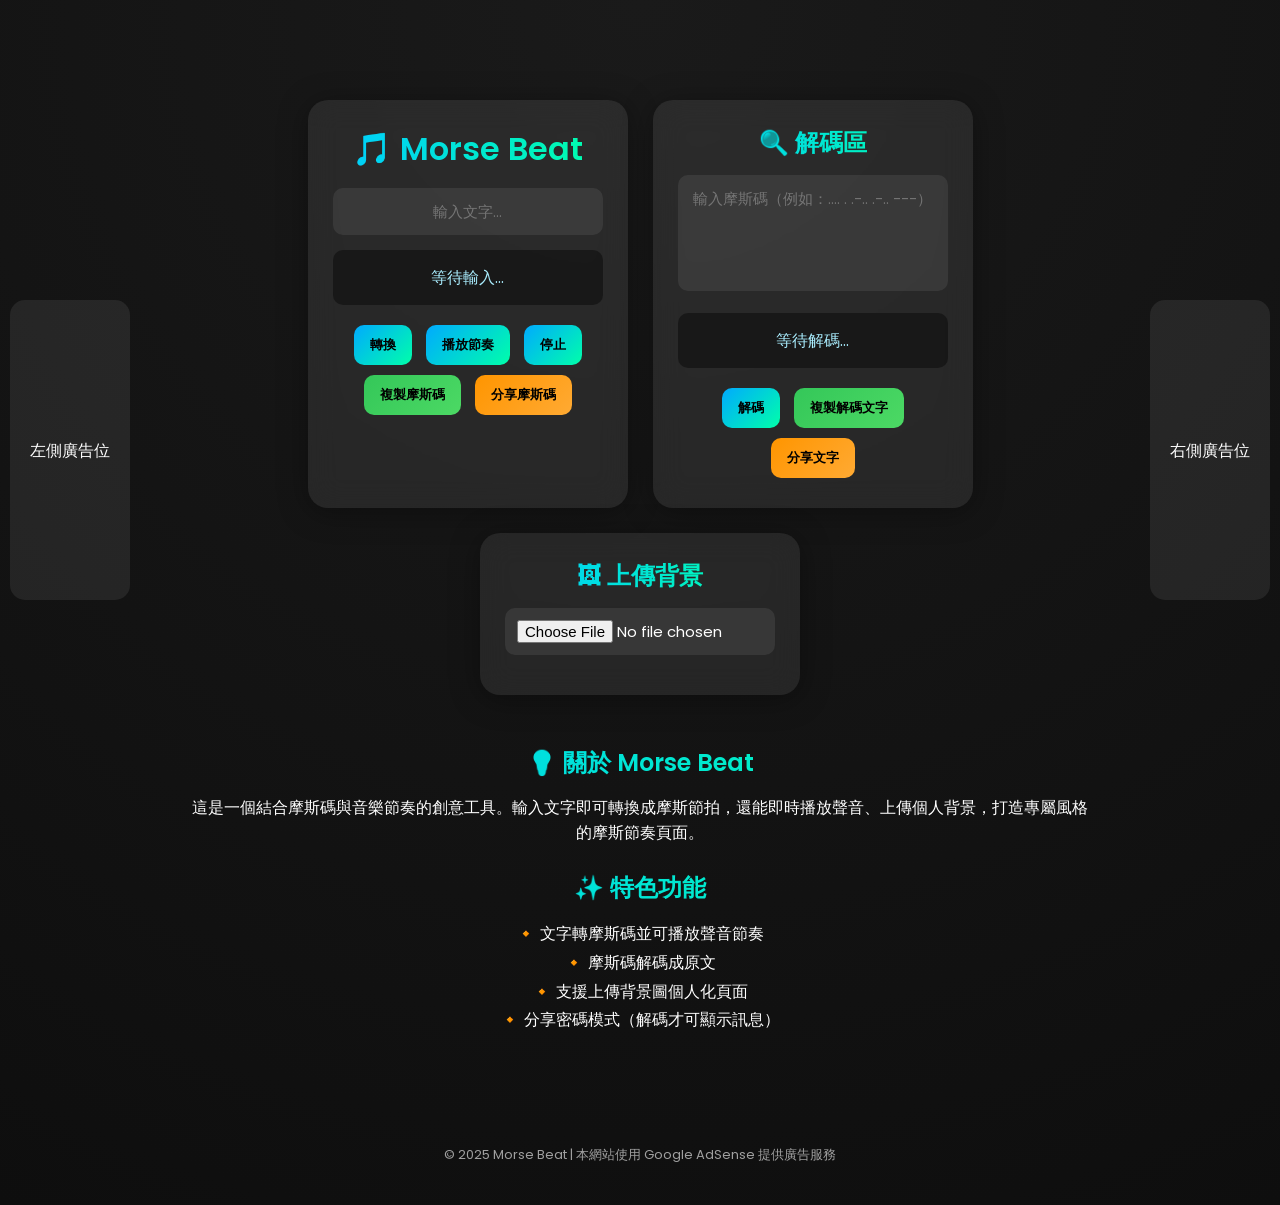
==== index .html @ 6c0cd805 "0022" ====
<!doctype html>
<html lang="zh-Hant">
<head>
<meta charset="utf-8">
<meta name="viewport" content="width=device-width, initial-scale=1">
<meta name="google-adsense-account" content="ca-pub-XXXXXXX">
<title>Morse Beat｜摩斯節奏轉換器</title>

<!-- 社群分享預覽 -->
<meta property="og:title" content="Morse Beat｜摩斯節奏轉換器">
<meta property="og:description" content="將文字轉換成摩斯碼節奏，播放聲音並分享密碼訊息，打造專屬的摩斯音樂！">
<meta property="og:image" content="https://你的網域.com/image/morsebeat-preview.png">
<meta property="og:url" content="https://你的網域.com">
<meta property="og:type" content="website">
<meta name="twitter:card" content="summary_large_image">
<meta name="twitter:title" content="Morse Beat｜摩斯節奏轉換器">
<meta name="twitter:description" content="用摩斯碼創作節奏，輸入文字、播放聲音、分享訊息！">
<meta name="twitter:image" content="https://你的網域.com/image/morsebeat-preview.png">

<!-- AdSense -->
<script async src="https://pagead2.googlesyndication.com/pagead/js/adsbygoogle.js?client=ca-pub-XXXXXXX"
  crossorigin="anonymous"></script>

<style>
@import url("https://fonts.googleapis.com/css2?family=Poppins:wght@400;500;600&display=swap");
*{box-sizing:border-box;font-family:"Poppins",sans-serif;margin:0;padding:0;}
body{
  background:radial-gradient(circle at top,#1a1a1a,#0e0e0e);
  color:#fff;
  min-height:100vh;
  display:flex;
  flex-direction:column;
  align-items:center;
  padding-top:80px;
  overflow-x:hidden;
}
.ad-top,.ad-bottom{width:100%;text-align:center;margin:10px 0;}
.ad-left,.ad-right{
  position:fixed; top:50%; transform:translateY(-50%);
  width:120px; height:300px; text-align:center;
  background:rgba(255,255,255,0.08);
  border-radius:15px; display:flex;
  align-items:center; justify-content:center; z-index:1;
}
.ad-left{left:10px;} .ad-right{right:10px;}
.ad-popup{display:none!important;}
.container{
  max-width:1000px;
  display:flex;
  flex-wrap:wrap;
  justify-content:center;
  gap:25px;
  z-index:2;
  position:relative;
}
.card{
  background:rgba(255,255,255,0.08);
  border-radius:20px;
  backdrop-filter:blur(15px);
  box-shadow:0 4px 30px rgba(0,0,0,0.35);
  padding:25px;
  width:320px;
  text-align:center;
  transition:all 0.3s ease;
}
.card:hover{transform:translateY(-5px);}
h1,h2{
  font-weight:600;
  background:linear-gradient(90deg,#00ccff,#00ffaa);
  -webkit-background-clip:text;
  -webkit-text-fill-color:transparent;
  margin-bottom:15px;
}
input,textarea{
  width:100%; padding:12px;
  border-radius:10px; border:none; outline:none;
  font-size:15px; margin-bottom:15px;
  background:rgba(255,255,255,0.08); color:#fff;
  text-align:center; resize:none;
}
.output{
  background:rgba(0,0,0,0.4);
  border-radius:10px;
  padding:15px;
  min-height:50px;
  color:#aef;
  font-size:16px;
  margin-bottom:15px;
  word-break:break-word;
}
button{
  background:linear-gradient(135deg,#00aaff,#00ffaa);
  border:none; border-radius:10px;
  padding:10px 16px; color:#000; font-weight:600;
  margin:5px; cursor:pointer; transition:all .2s ease;
}
button:hover{transform:scale(1.05);}
.copy-btn { background: linear-gradient(135deg,#34C759,#4cd964);}
.copy-btn:hover{background: linear-gradient(135deg,#28a745,#34c759);}
.share-btn { background: linear-gradient(135deg,#ff9500,#ffaa33);}
.share-btn:hover{background: linear-gradient(135deg,#cc7a00,#ff9500);}
.flash { animation: flash 0.2s ease; }
@keyframes flash {0%{background-color:#00ffaa33;}100%{background-color:transparent;}}
.toast{
  position:fixed; bottom:60px; left:50%;
  transform:translateX(-50%) translateY(30px);
  background:rgba(255,255,255,0.15);
  border:1px solid rgba(255,255,255,0.1);
  backdrop-filter:blur(15px);
  color:#fff; padding:12px 25px;
  border-radius:25px; opacity:0; transition:all .4s ease; font-size:15px;
}
.toast.show{opacity:1; transform:translateX(-50%) translateY(0);}
.upload-card img{width:100%; margin-top:10px; border-radius:12px; display:none;}
@media(max-width:767px){.ad-left,.ad-right{display:none;}.card{width:90%;}.upload-card{order:-1;}}
@media(min-width:768px){.upload-card{order:3;}}
footer{font-size:13px;opacity:0.6;margin:40px 0;}
</style>
</head>

<body>

<!-- 上方廣告 -->
<div class="ad-top">
  <ins class="adsbygoogle"
    style="display:block"
    data-ad-client="ca-pub-XXXXXXX"
    data-ad-slot="1111111111"
    data-ad-format="auto"
    data-full-width-responsive="true"></ins>
</div>

<!-- 左右廣告 -->
<div class="ad-left">左側廣告位</div>
<div class="ad-right">右側廣告位</div>

<div class="container">

  <!-- 編碼區 -->
  <div class="card">
    <h1>🎵 Morse Beat</h1>
    <input type="text" id="textInput" placeholder="輸入文字..." />
    <div class="output" id="morseOutput">等待輸入...</div>
    <div>
      <button id="convertBtn">轉換</button>
      <button id="playBtn">播放節奏</button>
      <button id="stopBtn">停止</button>
      <button class="copy-btn" onclick="copyText('morseOutput')">複製摩斯碼</button>
      <button class="share-btn" onclick="shareText('morseOutput')">分享摩斯碼</button>
    </div>
  </div>

  <!-- 解碼區 -->
  <div class="card">
    <h2>🔍 解碼區</h2>
    <textarea id="decodeInput" rows="4" placeholder="輸入摩斯碼（例如：.... . .-.. .-.. ---）"></textarea>
    <div class="output" id="decodeOutput">等待解碼...</div>
    <div>
      <button id="decodeBtn">解碼</button>
      <button class="copy-btn" onclick="copyText('decodeOutput')">複製解碼文字</button>
      <button class="share-btn" onclick="shareText('decodeOutput')">分享文字</button>
    </div>
  </div>

  <!-- 上傳背景 -->
  <div class="card upload-card">
    <h2>🖼 上傳背景</h2>
    <input type="file" id="bgInput" accept="image/*" />
    <img id="preview">
  </div>

</div>

<section style="max-width:900px;text-align:center;margin:50px 20px;">
  <h2>💡 關於 Morse Beat</h2>
  <p>這是一個結合摩斯碼與音樂節奏的創意工具。輸入文字即可轉換成摩斯節拍，還能即時播放聲音、上傳個人背景，打造專屬風格的摩斯節奏頁面。</p>
  <br>
  <h2>✨ 特色功能</h2>
  <ul style="list-style:none;line-height:1.8;">
    <li>🔸 文字轉摩斯碼並可播放聲音節奏</li>
    <li>🔸 摩斯碼解碼成原文</li>
    <li>🔸 支援上傳背景圖個人化頁面</li>
    <li>🔸 分享密碼模式（解碼才可顯示訊息）</li>
  </ul>
</section>

<!-- 下方廣告 -->
<div class="ad-bottom">
  <ins class="adsbygoogle"
    style="display:block"
    data-ad-client="ca-pub-XXXXXXX"
    data-ad-slot="2222222222"
    data-ad-format="auto"
    data-full-width-responsive="true"></ins>
</div>

<footer>© 2025 Morse Beat | 本網站使用 Google AdSense 提供廣告服務</footer>
<div id="toast" class="toast">✅ 已複製！</div>

<script>
// ===== 摩斯碼邏輯 =====
const MORSE={A:".-",B:"-...",C:"-.-.",D:"-..",E:".",F:"..-.",G:"--.",H:"....",
I:"..",J:".---",K:"-.-",L:".-..",M:"--",N:"-.",O:"---",
P:".--.",Q:"--.-",R:".-.",S:"...",T:"-",U:"..-",V:"...-",W:".--",
X:"-..-",Y:"-.--",Z:"--..",
"1":".----","2":"..---","3":"...--","4":"....-","5":".....",
"6":"-....","7":"--...","8":"---..","9":"----.","0":"-----"," ":"/"};
const REVERSE=Object.fromEntries(Object.entries(MORSE).map(([k,v])=>[v,k]));

const textInput=document.getElementById("textInput"),
morseOutput=document.getElementById("morseOutput"),
convertBtn=document.getElementById("convertBtn"),
playBtn=document.getElementById("playBtn"),
stopBtn=document.getElementById("stopBtn"),
decodeInput=document.getElementById("decodeInput"),
decodeOutput=document.getElementById("decodeOutput"),
decodeBtn=document.getElementById("decodeBtn");

let audioCtx,playing=false;
function textToMorse(t){return t.toUpperCase().split("").map(c=>MORSE[c]||"").join(" ");}
function morseToText(m){return m.split(" / ").map(w=>w.split(" ").map(s=>REVERSE[s]||"").join("")).join(" ");}

convertBtn.onclick=()=>{morseOutput.textContent=textToMorse(textInput.value.trim())||"（無效輸入）";};
decodeBtn.onclick=()=>{decodeOutput.textContent=morseToText(decodeInput.value.trim())||"（無效摩斯碼）";};

function playMorse(m){
  if(!m||playing)return;playing=true;
  audioCtx=new(window.AudioContext||window.webkitAudioContext)();
  const unit=0.15;let time=audioCtx.currentTime;
  m.split("").forEach(s=>{
    if(s==="."){beep(time,unit);flash();time+=unit*2;}
    else if(s==="-"){beep(time,unit*3);flash();time+=unit*4;}
    else if(s===" ")time+=unit*2;
    else if(s==="/")time+=unit*6;
  });
  setTimeout(()=>playing=false,(time-audioCtx.currentTime)*1000);
}
function beep(start,d){const o=audioCtx.createOscillator(),g=audioCtx.createGain();
  o.type="sine";o.frequency.setValueAtTime(600,audioCtx.currentTime);
  o.connect(g);g.connect(audioCtx.destination);
  o.start(start);o.stop(start+d);}
function flash(){morseOutput.classList.add("flash");setTimeout(()=>morseOutput.classList.remove("flash"),100);}

playBtn.onclick=()=>{const m=morseOutput.textContent.trim();if(m&&m!=="等待輸入...")playMorse(m);};
stopBtn.onclick=()=>{if(audioCtx)audioCtx.close();playing=false;};

// ===== 複製與分享（改用網址直接傳摩斯碼） =====
function copyText(id) {
  const t = document.getElementById(id).textContent.trim();
  if (!t || t.startsWith("等待")) return;
  navigator.clipboard.writeText(t);
  showToast("✅ 已複製！");
}

function shareText(id) {
  const t = document.getElementById(id).textContent.trim();
  if (!t || t.startsWith("等待")) return;

  const url = location.origin + location.pathname + "?share=" + encodeURIComponent(t);

  if (navigator.share) {
    navigator.share({
      title: "Morse Beat",
      text: "🔒 你收到一段摩斯密碼",
      url
    });
  } else {
    prompt("複製這個驚喜連結：", url);
    showToast("🔗 已生成驚喜連結！");
  }
}

function showToast(msg) {
  const toast = document.getElementById("toast");
  toast.textContent = msg;
  toast.classList.add("show");
  setTimeout(() => toast.classList.remove("show"), 1500);
}

// ===== 背景預覽 =====
document.getElementById("bgInput").addEventListener("change", e => {
  const file = e.target.files[0];
  if (!file) return;
  const reader = new FileReader();
  reader.onload = ev => {
    const img = document.getElementById("preview");
    img.src = ev.target.result;
    img.style.display = "block";
  };
  reader.readAsDataURL(file);
});

// ===== URL 參數自動解碼 =====
const params = new URLSearchParams(window.location.search);
if (params.has("share")) {
  const shared = params.get("share");
  decodeInput.value = shared;
  decodeOutput.textContent = morseToText(shared) || "（無效摩斯碼）";
  showToast("📩 你收到了一段摩斯密碼！");
}
</script>
</body>
</html>
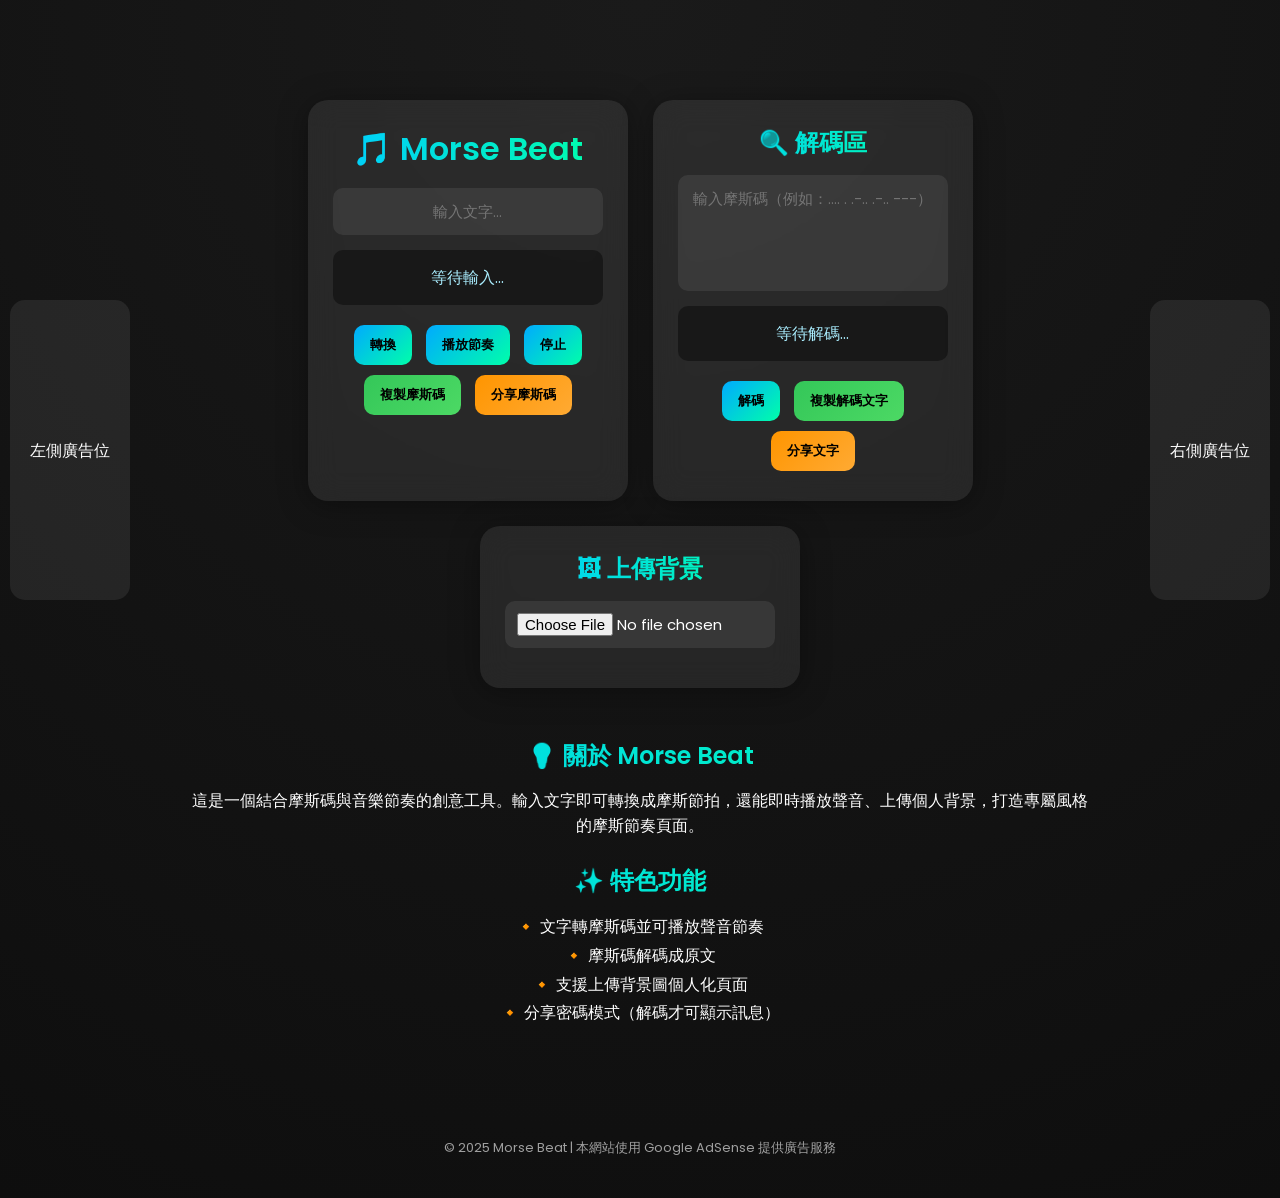
==== commit 9b4dae45: "0024" ====
--- a/index .html
+++ b/index .html
@@ -1,4 +1,4 @@
-<!doctype html>
+<!doctype html<!doctype html>
 <html lang="zh-Hant">
 <head>
 <meta charset="utf-8">
@@ -8,14 +8,9 @@
 
 <!-- 社群分享預覽 -->
 <meta property="og:title" content="Morse Beat｜摩斯節奏轉換器">
-<meta property="og:description" content="將文字轉換成摩斯碼節奏，播放聲音並分享密碼訊息，打造專屬的摩斯音樂！">
-<meta property="og:image" content="https://你的網域.com/image/morsebeat-preview.png">
-<meta property="og:url" content="https://你的網域.com">
+<meta property="og:description" content="將文字轉換成摩斯碼節奏，播放聲音並分享密碼訊息">
+<meta property="og:url" content="https://morseonline.org/">
 <meta property="og:type" content="website">
-<meta name="twitter:card" content="summary_large_image">
-<meta name="twitter:title" content="Morse Beat｜摩斯節奏轉換器">
-<meta name="twitter:description" content="用摩斯碼創作節奏，輸入文字、播放聲音、分享訊息！">
-<meta name="twitter:image" content="https://你的網域.com/image/morsebeat-preview.png">
 
 <!-- AdSense -->
 <script async src="https://pagead2.googlesyndication.com/pagead/js/adsbygoogle.js?client=ca-pub-XXXXXXX"
@@ -301,3 +296,4 @@
 </script>
 </body>
 </html>
+
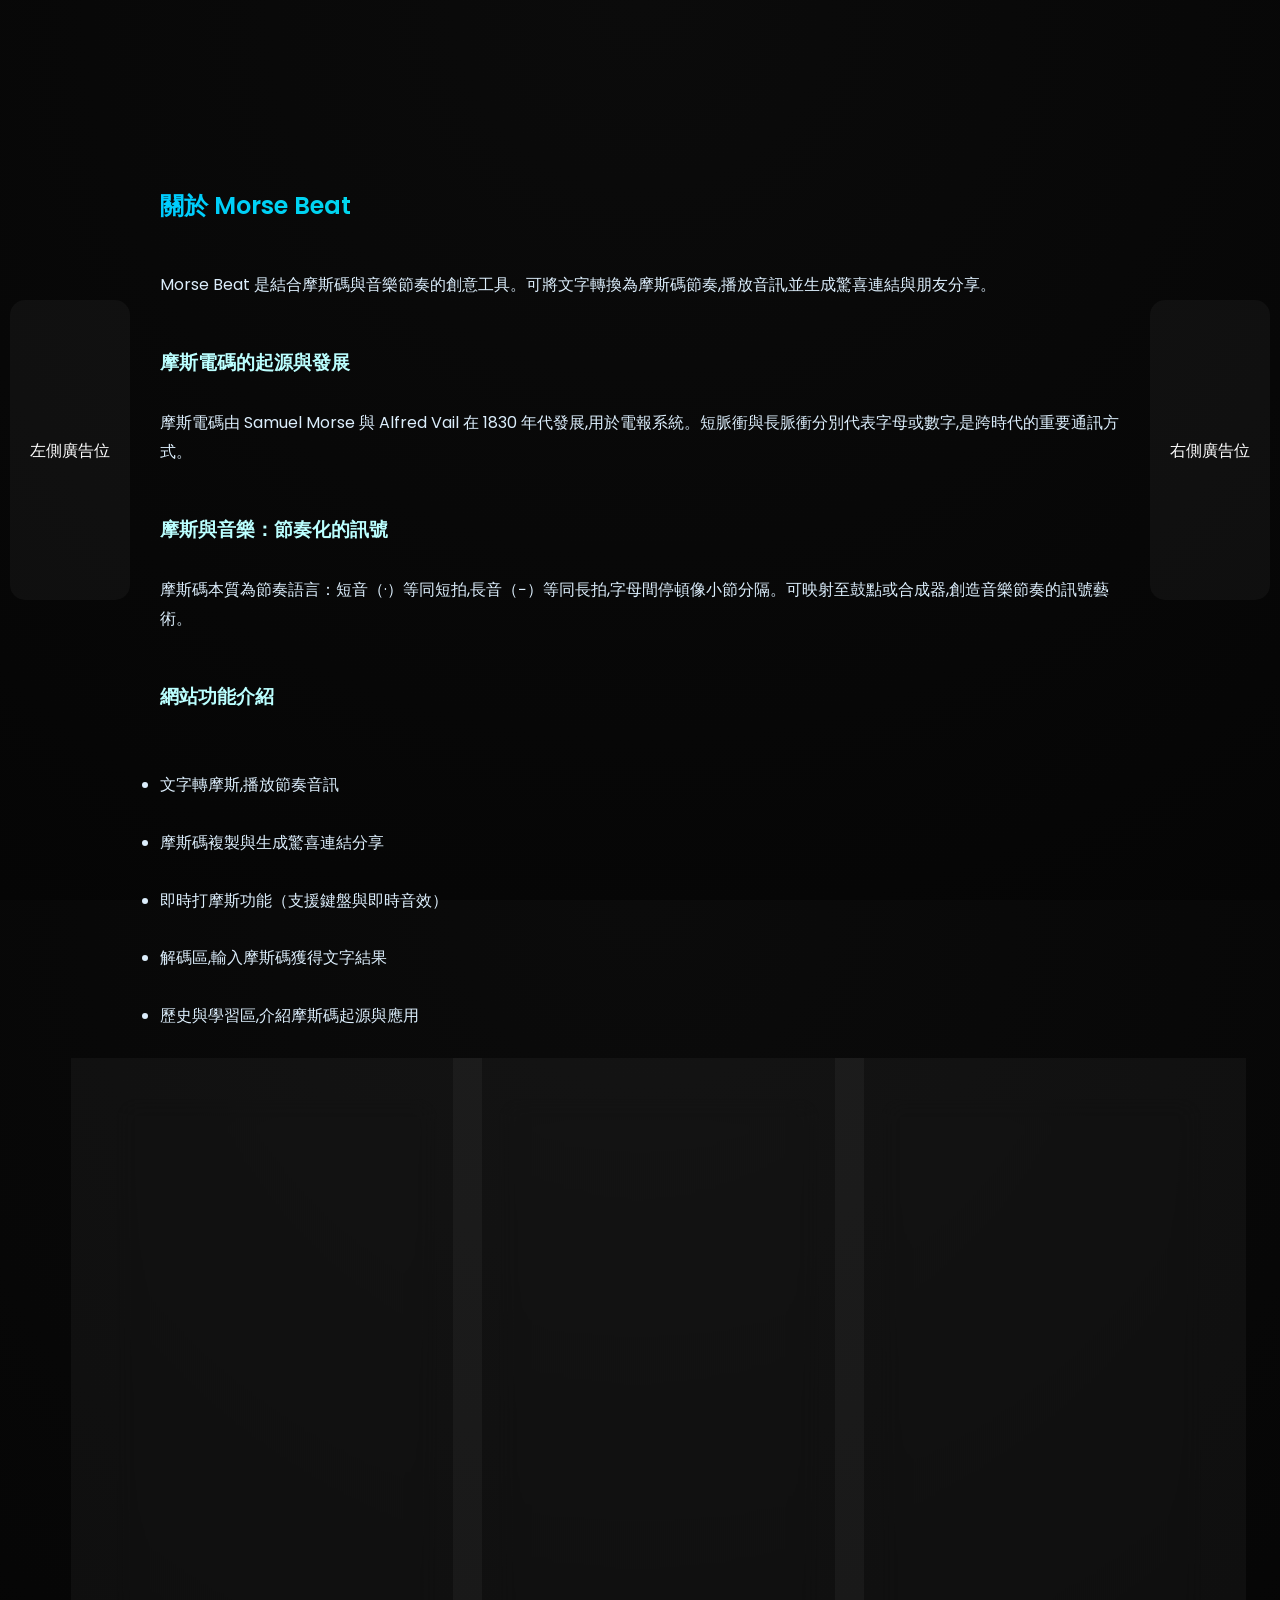
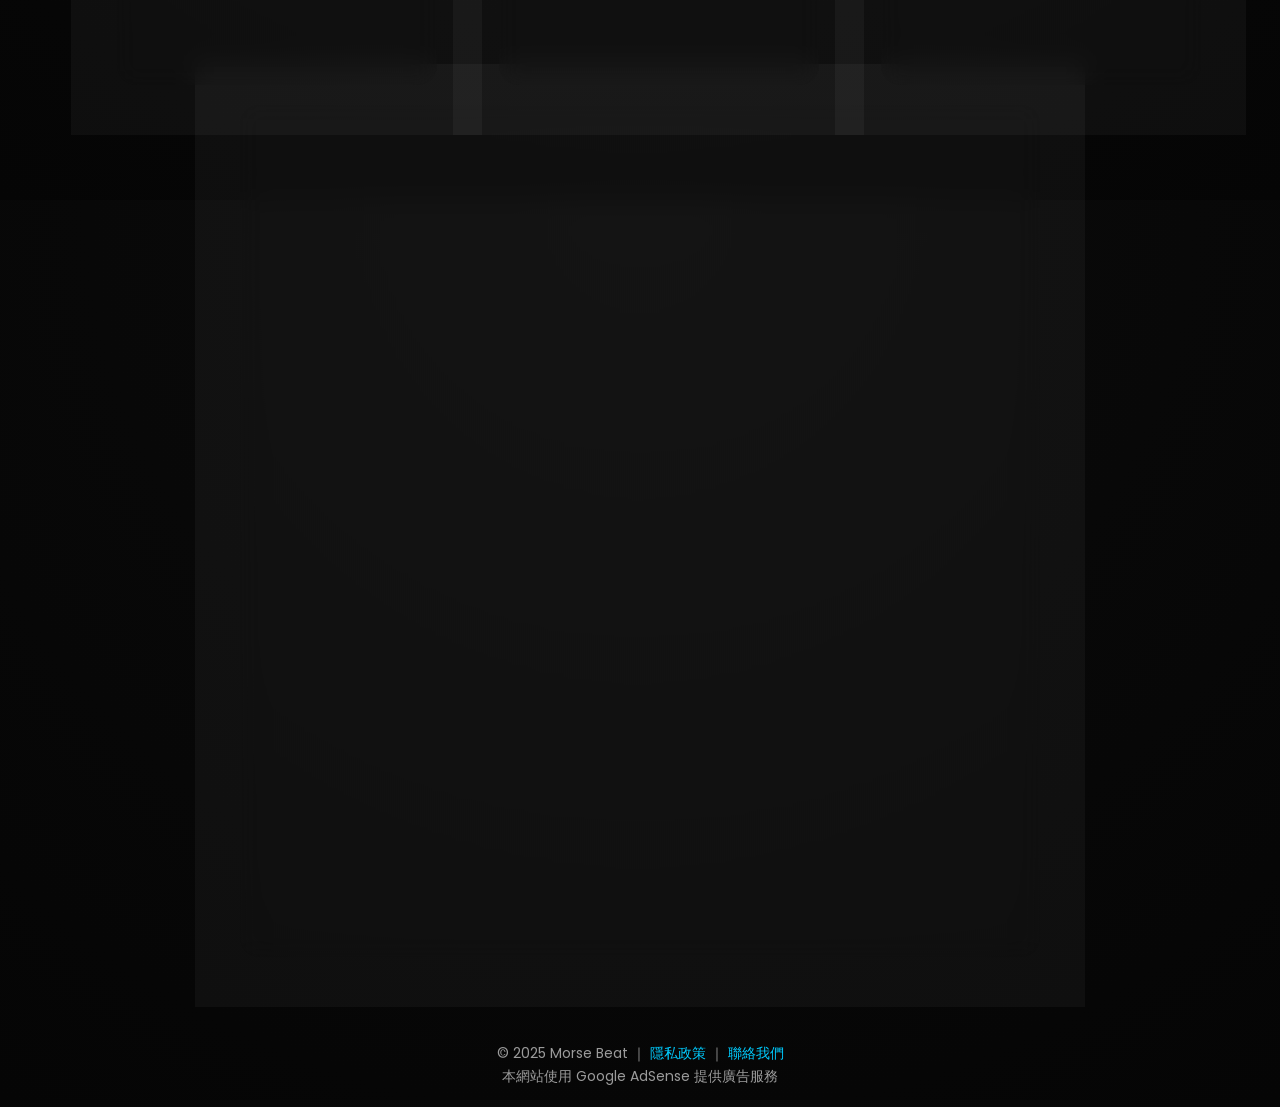
==== commit 17393ead: "031" ====
--- a/index .html
+++ b/index .html
@@ -1,299 +1,578 @@
-<!doctype html<!doctype html>
+<!doctype html>
 <html lang="zh-Hant">
 <head>
 <meta charset="utf-8">
 <meta name="viewport" content="width=device-width, initial-scale=1">
-<meta name="google-adsense-account" content="ca-pub-XXXXXXX">
-<title>Morse Beat｜摩斯節奏轉換器</title>
-
-<!-- 社群分享預覽 -->
-<meta property="og:title" content="Morse Beat｜摩斯節奏轉換器">
-<meta property="og:description" content="將文字轉換成摩斯碼節奏，播放聲音並分享密碼訊息">
-<meta property="og:url" content="https://morseonline.org/">
-<meta property="og:type" content="website">
-
-<!-- AdSense -->
-<script async src="https://pagead2.googlesyndication.com/pagead/js/adsbygoogle.js?client=ca-pub-XXXXXXX"
-  crossorigin="anonymous"></script>
+<meta name="description" content="Morse Beat：結合摩斯碼與音樂節奏的創意工具。輸入文字即可轉換成摩斯節拍，並可分享為驚喜連結（需按解碼才能顯示內容）。">
+<meta name="keywords" content="摩斯碼,Morse code,摩斯節奏,密碼工具,線上摩斯碼轉換器,訊號音樂">
+<title>Morse Beat</title>
+
+<script async src="https://pagead2.googlesyndication.com/pagead/js/adsbygoogle.js?client=ca-pub-6741848109234929" crossorigin="anonymous"></script>
 
 <style>
 @import url("https://fonts.googleapis.com/css2?family=Poppins:wght@400;500;600&display=swap");
-*{box-sizing:border-box;font-family:"Poppins",sans-serif;margin:0;padding:0;}
-body{
-  background:radial-gradient(circle at top,#1a1a1a,#0e0e0e);
-  color:#fff;
-  min-height:100vh;
-  display:flex;
-  flex-direction:column;
-  align-items:center;
-  padding-top:80px;
-  overflow-x:hidden;
-}
-.ad-top,.ad-bottom{width:100%;text-align:center;margin:10px 0;}
-.ad-left,.ad-right{
-  position:fixed; top:50%; transform:translateY(-50%);
-  width:120px; height:300px; text-align:center;
-  background:rgba(255,255,255,0.08);
-  border-radius:15px; display:flex;
-  align-items:center; justify-content:center; z-index:1;
-}
-.ad-left{left:10px;} .ad-right{right:10px;}
-.ad-popup{display:none!important;}
-.container{
-  max-width:1000px;
-  display:flex;
-  flex-wrap:wrap;
-  justify-content:center;
-  gap:25px;
-  z-index:2;
-  position:relative;
-}
-.card{
-  background:rgba(255,255,255,0.08);
-  border-radius:20px;
-  backdrop-filter:blur(15px);
-  box-shadow:0 4px 30px rgba(0,0,0,0.35);
-  padding:25px;
-  width:320px;
-  text-align:center;
-  transition:all 0.3s ease;
-}
-.card:hover{transform:translateY(-5px);}
-h1,h2{
-  font-weight:600;
-  background:linear-gradient(90deg,#00ccff,#00ffaa);
-  -webkit-background-clip:text;
-  -webkit-text-fill-color:transparent;
-  margin-bottom:15px;
-}
-input,textarea{
-  width:100%; padding:12px;
-  border-radius:10px; border:none; outline:none;
-  font-size:15px; margin-bottom:15px;
-  background:rgba(255,255,255,0.08); color:#fff;
-  text-align:center; resize:none;
-}
+*{box-sizing:border-box;font-family:"Poppins",sans-serif;margin:0;padding:0}
+html,body{height:100%}
+body{background:radial-gradient(circle at top,#0b0b0b,#050505);color:#fff;min-height:100vh;display:flex;flex-direction:column;align-items:center;padding-top:80px;overflow-x:hidden}
+
+/* 廣告 */
+.ad-top,.ad-bottom{width:100%;text-align:center;margin:10px 0}
+.ad-left,.ad-right{position:fixed;top:50%;transform:translateY(-50%);width:120px;height:300px;text-align:center;background:rgba(255,255,255,0.04);border-radius:15px;display:flex;align-items:center;justify-content:center;z-index:1}
+.ad-left{left:10px}
+.ad-right{right:10px}
+
+/* container */
+.container{max-width:1200px;display:flex;flex-wrap:wrap;justify-content:center;gap:25px;z-index:2;position:relative;padding:20px}
+.card{background:rgba(255,255,255,0.04);border-radius:20px;backdrop-filter:blur(12px);box-shadow:0 4px 30px rgba(0,0,0,0.5);padding:25px;width:320px;text-align:center;transition:all 0.3s ease}
+.card:hover{transform:translateY(-5px)}
+h1,h2{font-weight:600;background:linear-gradient(90deg,#00ccff,#00ffaa);-webkit-background-clip:text;-webkit-text-fill-color:transparent;margin-bottom:15px}
+input,textarea{width:100%;padding:12px;border-radius:10px;border:none;outline:none;font-size:15px;margin-bottom:15px;background:rgba(255,255,255,0.06);color:#fff;text-align:center;resize:none}
 .output{
-  background:rgba(0,0,0,0.4);
-  border-radius:10px;
-  padding:15px;
-  min-height:50px;
-  color:#aef;
-  font-size:16px;
-  margin-bottom:15px;
-  word-break:break-word;
-}
-button{
-  background:linear-gradient(135deg,#00aaff,#00ffaa);
-  border:none; border-radius:10px;
-  padding:10px 16px; color:#000; font-weight:600;
-  margin:5px; cursor:pointer; transition:all .2s ease;
-}
-button:hover{transform:scale(1.05);}
-.copy-btn { background: linear-gradient(135deg,#34C759,#4cd964);}
-.copy-btn:hover{background: linear-gradient(135deg,#28a745,#34c759);}
-.share-btn { background: linear-gradient(135deg,#ff9500,#ffaa33);}
-.share-btn:hover{background: linear-gradient(135deg,#cc7a00,#ff9500);}
-.flash { animation: flash 0.2s ease; }
-@keyframes flash {0%{background-color:#00ffaa33;}100%{background-color:transparent;}}
-.toast{
-  position:fixed; bottom:60px; left:50%;
-  transform:translateX(-50%) translateY(30px);
-  background:rgba(255,255,255,0.15);
-  border:1px solid rgba(255,255,255,0.1);
-  backdrop-filter:blur(15px);
-  color:#fff; padding:12px 25px;
-  border-radius:25px; opacity:0; transition:all .4s ease; font-size:15px;
-}
-.toast.show{opacity:1; transform:translateX(-50%) translateY(0);}
-.upload-card img{width:100%; margin-top:10px; border-radius:12px; display:none;}
-@media(max-width:767px){.ad-left,.ad-right{display:none;}.card{width:90%;}.upload-card{order:-1;}}
-@media(min-width:768px){.upload-card{order:3;}}
-footer{font-size:13px;opacity:0.6;margin:40px 0;}
+    background:rgba(0,0,0,0.45);
+    border-radius:10px;
+    padding:15px;
+    min-height:50px;
+    color:#aef;
+    font-size:16px;
+    margin-bottom:15px;
+    word-break:break-word;
+    /* FIX: 確保空格被正確顯示 */
+    white-space: pre-wrap; 
+}
+button{background:linear-gradient(135deg,#00aaff,#00ffaa);border:none;border-radius:10px;padding:10px 16px;color:#000;font-weight:600;margin:5px;cursor:pointer;transition:all .2s ease}
+button:hover{transform:scale(1.05)}
+.copy-btn{background:linear-gradient(135deg,#34C759,#4cd964)}
+.share-btn{background:linear-gradient(135deg,#ff9500,#ffaa33)}
+.flash{animation: flash 0.2s ease}
+@keyframes flash{0%{background-color:#00ffaa33}100%{background-color:transparent}}
+
+.toast{position:fixed;bottom:60px;left:50%;transform:translateX(-50%) translateY(30px);background:rgba(255,255,255,0.12);border:1px solid rgba(255,255,255,0.06);backdrop-filter:blur(15px);color:#fff;padding:12px 25px;border-radius:25px;opacity:0;transition:all .4s ease;font-size:15px}
+.toast.show{opacity:1;transform:translateX(-50%) translateY(0)}
+
+/* 摩斯輸入按鈕 */
+#beatBtn{padding:15px 25px;font-size:18px;}
+/* 優化：按鈕按下的即時反饋 */
+#beatBtn.active{
+    background: linear-gradient(135deg, #00ffaa, #00aaff); /* 反轉漸層 */
+    transform: scale(0.95);
+}
+
+/* New Timer Progress Bar Styles */
+#timerProgressContainer {
+    height: 6px;
+    background: rgba(255, 255, 255, 0.1);
+    border-radius: 3px;
+    margin-top: 15px;
+    margin-bottom: 5px;
+    overflow: hidden;
+}
+#timerProgressBar {
+    width: 0;
+    height: 100%;
+    background: linear-gradient(90deg, #00ffaa, #00aaff);
+    border-radius: 3px;
+    /* transition property will be set/unset via JS to control the animation */
+}
+#timerProgressBar.active {
+    width: 100%;
+    transition: width 2.1s linear; /* Total duration of word separator (3 x 0.7s) */
+}
+
+/* 內容區 */
+.content{max-width:1000px;padding:20px;margin-top:10px;color:#dceefc;line-height:1.8;z-index:2}
+.content h3{color:#bff; margin-top:18px}
+.morse-table{width:100%;border-collapse:collapse;margin-top:12px}
+.morse-table td,.morse-table th{border:1px solid rgba(255,255,255,0.06);padding:8px;text-align:center;font-size:14px;color:#dceefc}
+
+/* 摩斯表格卡片樣式 */
+#morse-table-card {
+    width: 100%;
+    max-width: 800px; /* 讓表格卡片更寬 */
+    padding: 20px;
+}
+#morse-table-card h2 {
+    text-align: center;
+    margin-bottom: 20px;
+}
+#morse-table-card .morse-table {
+    width: 100%;
+}
+
+/* Footer 樣式調整 */
+footer{
+    color: rgba(255, 255, 255, 0.6);
+    font-size: 14px;
+    padding: 20px;
+    text-align: center;
+    line-height: 1.6;
+    margin-top: 20px;
+}
+footer a{
+    color: #00ccff;
+    text-decoration: none;
+    transition: color 0.3s;
+}
+footer a:hover{
+    color: #00ffaa;
+}
+
+/* 手機版單欄 */
+@media(max-width:767px){
+  .ad-left,.ad-right{display:none}
+  .card{width:90%}
+}
 </style>
 </head>
-
 <body>
 
-<!-- 上方廣告 -->
 <div class="ad-top">
-  <ins class="adsbygoogle"
-    style="display:block"
-    data-ad-client="ca-pub-XXXXXXX"
-    data-ad-slot="1111111111"
-    data-ad-format="auto"
-    data-full-width-responsive="true"></ins>
+  <ins class="adsbygoogle"
+       style="display:block"
+       data-ad-client="ca-pub-6741848109234929"
+       data-ad-slot="1111111111"
+       data-ad-format="auto"
+       data-full-width-responsive="true"></ins>
+  <script>(adsbygoogle = window.adsbygoogle || []).push({});</script>
 </div>
 
-<!-- 左右廣告 -->
 <div class="ad-left">左側廣告位</div>
 <div class="ad-right">右側廣告位</div>
 
+<div class="content">
+  <h2>關於 Morse Beat</h2>
+  <p>Morse Beat 是結合摩斯碼與音樂節奏的創意工具。可將文字轉換為摩斯碼節奏,播放音訊,並生成驚喜連結與朋友分享。</p>
+  <h3>摩斯電碼的起源與發展</h3>
+  <p>摩斯電碼由 Samuel Morse 與 Alfred Vail 在 1830 年代發展,用於電報系統。短脈衝與長脈衝分別代表字母或數字,是跨時代的重要通訊方式。</p>
+  <h3>摩斯與音樂：節奏化的訊號</h3>
+  <p>摩斯碼本質為節奏語言：短音（·）等同短拍,長音（−）等同長拍,字母間停頓像小節分隔。可映射至鼓點或合成器,創造音樂節奏的訊號藝術。</p>
+  <h3>網站功能介紹</h3>
+  <ul>
+    <li>文字轉摩斯,播放節奏音訊</li>
+    <li>摩斯碼複製與生成驚喜連結分享</li>
+    <li>即時打摩斯功能（支援鍵盤與即時音效）</li>
+    <li>解碼區,輸入摩斯碼獲得文字結果</li>
+    <li>歷史與學習區,介紹摩斯碼起源與應用</li>
+  </ul>
+</div>
+
 <div class="container">
-
-  <!-- 編碼區 -->
-  <div class="card">
-    <h1>🎵 Morse Beat</h1>
-    <input type="text" id="textInput" placeholder="輸入文字..." />
-    <div class="output" id="morseOutput">等待輸入...</div>
-    <div>
-      <button id="convertBtn">轉換</button>
-      <button id="playBtn">播放節奏</button>
-      <button id="stopBtn">停止</button>
-      <button class="copy-btn" onclick="copyText('morseOutput')">複製摩斯碼</button>
-      <button class="share-btn" onclick="shareText('morseOutput')">分享摩斯碼</button>
+    <div class="card">
+    <h1>🎵 Morse Beat</h1>
+    <input type="text" id="textInput" placeholder="輸入文字..." />
+    <div class="output" id="morseOutput">等待輸入...</div>
+    <div>
+      <button id="convertBtn">轉換</button>
+      <button id="playBtn">播放節奏</button>
+      <button id="stopBtn">停止</button>
+      <button class="copy-btn" onclick="copyText('morseOutput')">複製摩斯碼</button>
+      <button class="share-btn" onclick="shareUrl('morseOutput')">分享摩斯碼（驚喜連結）</button>
+    </div>
+    <p style="font-size:12px;margin-top:10px;">**輸出使用標準空格分隔字母**</p>
+  </div>
+
+    <div class="card">
+    <h2>🔍 解碼區</h2>
+    <textarea id="decodeInput" rows="4" placeholder="輸入摩斯碼（例如：.... . .-.. .-.. --- / .-- --- .-. .-.. -..）"></textarea>
+    <div class="output" id="decodeOutput">等待解碼...</div>
+    <div>
+      <button id="decodeBtn">解碼</button>
+      <button class="copy-btn" onclick="copyText('decodeOutput')">複製解碼文字</button>
+      <button class="share-btn" onclick="shareUrl('decodeOutput', true)">分享文字（驚喜連結）</button>
+      <p style="font-size:12px;margin-top:10px;">**注意：字母間用空格分隔，單字間用 `/` 分隔**</p>
+    </div>
+  </div>
+
+    <div class="card">
+    <h2>⚡ 打 Morse Beat</h2>
+    <p>點擊按鈕或按 **[空白鍵]**</p>
+    <p>點一下 → 短點「·」 | 長按 >0.5秒 → 長點「−」</p>
+    <p>停頓 **0.7 秒** → 字母分隔 (空格)</p>
+    <p>停頓 **2.1 秒** → 單字分隔 (斜線 ` / `)</p>
+    <button id="beatBtn">🎵 打摩斯</button>
+    <div class="output" id="liveMorse">目前摩斯碼： </div>
+    
+    <div class="output" id="liveDecode" style="min-height: 25px; color: #00ffaa; font-size: 15px; padding: 8px;">即時解碼：</div> 
+
+    <div id="timerProgressContainer">
+        <div id="timerProgressBar"></div>
     </div>
-  </div>
-
-  <!-- 解碼區 -->
-  <div class="card">
-    <h2>🔍 解碼區</h2>
-    <textarea id="decodeInput" rows="4" placeholder="輸入摩斯碼（例如：.... . .-.. .-.. ---）"></textarea>
-    <div class="output" id="decodeOutput">等待解碼...</div>
-    <div>
-      <button id="decodeBtn">解碼</button>
-      <button class="copy-btn" onclick="copyText('decodeOutput')">複製解碼文字</button>
-      <button class="share-btn" onclick="shareText('decodeOutput')">分享文字</button>
-    </div>
-  </div>
-
-  <!-- 上傳背景 -->
-  <div class="card upload-card">
-    <h2>🖼 上傳背景</h2>
-    <input type="file" id="bgInput" accept="image/*" />
-    <img id="preview">
-  </div>
-
+
+    <button onclick="clearLiveMorse()">清除</button>
+    <button class="copy-btn" onclick="copyLiveMorse()">複製</button>
+  </div>
 </div>
 
-<section style="max-width:900px;text-align:center;margin:50px 20px;">
-  <h2>💡 關於 Morse Beat</h2>
-  <p>這是一個結合摩斯碼與音樂節奏的創意工具。輸入文字即可轉換成摩斯節拍，還能即時播放聲音、上傳個人背景，打造專屬風格的摩斯節奏頁面。</p>
-  <br>
-  <h2>✨ 特色功能</h2>
-  <ul style="list-style:none;line-height:1.8;">
-    <li>🔸 文字轉摩斯碼並可播放聲音節奏</li>
-    <li>🔸 摩斯碼解碼成原文</li>
-    <li>🔸 支援上傳背景圖個人化頁面</li>
-    <li>🔸 分享密碼模式（解碼才可顯示訊息）</li>
-  </ul>
-</section>
-
-<!-- 下方廣告 -->
+<div class="card" id="morse-table-card">
+  <h2>摩斯碼參考表 (A–Z, 0–9)</h2>
+  <table class="morse-table">
+    <thead><tr><th>符號</th><th>摩斯</th><th>符號</th><th>摩斯</th></tr></thead>
+    <tbody>
+      <tr><td>A</td><td>.-</td><td>N</td><td>-.</td></tr>
+      <tr><td>B</td><td>-...</td><td>O</td><td>---</td></tr>
+      <tr><td>C</td><td>-.-.</td><td>P</td><td>.--.</td></tr>
+      <tr><td>D</td><td>-..</td><td>Q</td><td>--.-</td></tr>
+      <tr><td>E</td><td>.</td><td>R</td><td>.-.</td></tr>
+      <tr><td>F</td><td>..-.</td><td>S</td><td>...</td></tr>
+      <tr><td>G</td><td>--.</td><td>T</td><td>-</td></tr>
+      <tr><td>H</td><td>....</td><td>U</td><td>..-</td></tr>
+      <tr><td>I</td><td>..</td><td>V</td><td>...-</td></tr>
+      <tr><td>J</td><td>.---</td><td>W</td><td>.--</td></tr>
+      <tr><td>K</td><td>-.-</td><td>X</td><td>-..-</td></tr>
+      <tr><td>L</td><td>.-..</td><td>Y</td><td>-.--</td></tr>
+      <tr><td>M</td><td>--</td><td>Z</td><td>--..</td></tr>
+      <tr><td>0</td><td>-----</td><td>5</td><td>.....</td></tr>
+      <tr><td>1</td><td>.----</td><td>6</td><td>-....</td></tr>
+      <tr><td>2</td><td>..---</td><td>7</td><td>--...</td></tr>
+      <tr><td>3</td><td>...--</td><td>8</td><td>---..</td></tr>
+      <tr><td>4</td><td>....-</td><td>9</td><td>----.</td></tr>
+    </tbody>
+  </table>
+</div>
+
+
 <div class="ad-bottom">
-  <ins class="adsbygoogle"
-    style="display:block"
-    data-ad-client="ca-pub-XXXXXXX"
-    data-ad-slot="2222222222"
-    data-ad-format="auto"
-    data-full-width-responsive="true"></ins>
+  <ins class="adsbygoogle"
+       style="display:block"
+       data-ad-client="ca-pub-6741848109234929"
+       data-ad-slot="2222222222"
+       data-ad-format="auto"
+       data-full-width-responsive="true"></ins>
+  <script>(adsbygoogle = window.adsbygoogle || []).push({});</script>
 </div>
 
-<footer>© 2025 Morse Beat | 本網站使用 Google AdSense 提供廣告服務</footer>
+<footer>© 2025 Morse Beat ｜ <a href="/privacy">隱私政策</a> ｜ <a href="/contact">聯絡我們</a><br>本網站使用 Google AdSense 提供廣告服務</footer>
+
 <div id="toast" class="toast">✅ 已複製！</div>
 
 <script>
-// ===== 摩斯碼邏輯 =====
-const MORSE={A:".-",B:"-...",C:"-.-.",D:"-..",E:".",F:"..-.",G:"--.",H:"....",
-I:"..",J:".---",K:"-.-",L:".-..",M:"--",N:"-.",O:"---",
-P:".--.",Q:"--.-",R:".-.",S:"...",T:"-",U:"..-",V:"...-",W:".--",
-X:"-..-",Y:"-.--",Z:"--..",
-"1":".----","2":"..---","3":"...--","4":"....-","5":".....",
-"6":"-....","7":"--...","8":"---..","9":"----.","0":"-----"," ":"/"};
+// ===== 摩斯碼字典 =====
+const MORSE={A:".-",B:"-...",C:"-.-.",D:"-..",E:".",F:"..-.",G:"--.",H:"....",I:"..",J:".---",K:"-.-",L:".-..",M:"--",N:"-.",O:"---",P:".--.",Q:"--.-",R:".-.",S:"...",T:"-",U:"..-",V:"...-",W:".--",X:"-..-",Y:"-.--",Z:"--..","1":".----","2":"..---","3":"...--","4":"....-","5":".....","6":"-....","7":"--...","8":"---..","9":"----.","0":"-----"," ":"/"};
 const REVERSE=Object.fromEntries(Object.entries(MORSE).map(([k,v])=>[v,k]));
-
-const textInput=document.getElementById("textInput"),
-morseOutput=document.getElementById("morseOutput"),
-convertBtn=document.getElementById("convertBtn"),
-playBtn=document.getElementById("playBtn"),
-stopBtn=document.getElementById("stopBtn"),
-decodeInput=document.getElementById("decodeInput"),
-decodeOutput=document.getElementById("decodeOutput"),
-decodeBtn=document.getElementById("decodeBtn");
-
-let audioCtx,playing=false;
-function textToMorse(t){return t.toUpperCase().split("").map(c=>MORSE[c]||"").join(" ");}
-function morseToText(m){return m.split(" / ").map(w=>w.split(" ").map(s=>REVERSE[s]||"").join("")).join(" ");}
-
-convertBtn.onclick=()=>{morseOutput.textContent=textToMorse(textInput.value.trim())||"（無效輸入）";};
-decodeBtn.onclick=()=>{decodeOutput.textContent=morseToText(decodeInput.value.trim())||"（無效摩斯碼）";};
+const MORSE_UNIT_TIME = 0.15; // 摩斯碼基礎時間單位 (秒)
+
+// 元件
+const textInput=document.getElementById("textInput");
+const morseOutput=document.getElementById("morseOutput");
+const convertBtn=document.getElementById("convertBtn");
+const playBtn=document.getElementById("playBtn");
+const stopBtn=document.getElementById("stopBtn");
+const decodeInput=document.getElementById("decodeInput");
+const decodeOutput=document.getElementById("decodeOutput");
+const decodeBtn=document.getElementById("decodeBtn");
+const liveMorse=document.getElementById("liveMorse");
+const liveDecode = document.getElementById("liveDecode"); // NEW
+const beatBtn=document.getElementById("beatBtn");
+const timerProgressBar = document.getElementById("timerProgressBar"); // NEW
+
+// 音訊上下文
+let audioCtx;
+function initAudio() {
+    if (!audioCtx) {
+        audioCtx = new (window.AudioContext || window.webkitContext)();
+    }
+}
+document.addEventListener('click', initAudio, {once: true});
+document.addEventListener('keydown', initAudio, {once: true}); 
+
+let playing=false;
+
+// 摩斯按鈕輸入常數與計時器 (維持優化後的時間)
+const LIVE_SEPARATOR_TIMEOUT = 700; // 0.7秒: 字母間隔 (space)
+const WORD_SEPARATOR_TIMEOUT = 2100; // 2.1秒: 單詞間隔 (slash)
+let letterSeparatorTimer; 
+let wordSeparatorTimer;   
+
+// 摩斯碼轉換邏輯 - 使用空格
+function textToMorse(t){
+    return t.toUpperCase().split("").map(c=>MORSE[c]||"").join(" ");
+}
+
+// 優化後的解碼邏輯 (高度容錯性)
+function morseToText(m){
+    // 1. 移除輸入字串尾部的單字分隔符(/)及其周圍的空格。
+    let cleanedInput = m.replace(/\s*\/\s*$/, "").trim(); 
+
+    // 2. 正規化字串中的單字分隔符：將所有可能的斜線格式替換成標準的 " / "
+    let cleanMorse = cleanedInput.replace(/\s*\/\s*/g, " / "); 
+    
+    // 3. 正規化字母分隔符：清理多餘的空格，確保字母間只有一個空格
+    cleanMorse = cleanMorse.replace(/\|/g, " "); // 仍然容許舊的 | 符號
+    cleanMorse = cleanMorse.replace(/\s+/g, " ").trim(); // 清理多餘的空格
+
+    // 如果清理後字串為空，直接返回空
+    if (cleanMorse === "") return ""; 
+
+    // 4. 進行解碼
+    return cleanMorse
+        .split(" / ") // 依標準的 " / " 分割單字
+        .map(w => 
+            w.split(" ") // 依單一空格分割字母
+            .map(s => REVERSE[s]||"") 
+            .join("")
+        )
+        .join(" "); // 單字間以空格合併
+}
+
+convertBtn.onclick=()=>{morseOutput.textContent=textToMorse(textInput.value.trim())||"（無效輸入）";}
+decodeBtn.onclick=()=>{decodeOutput.textContent=morseToText(decodeInput.value.trim())||"（無法解碼或摩斯碼錯誤）";}
+
+// 摩斯碼播放邏輯 (略)
+function beep(start,d){
+    if(!audioCtx) return;
+    const o=audioCtx.createOscillator(),g=audioCtx.createGain();
+    o.type="sine";
+    o.frequency.setValueAtTime(600,audioCtx.currentTime);
+    o.connect(g);
+    g.connect(audioCtx.destination);
+    o.start(start);
+    o.stop(start+d);
+}
+
+function flash(){
+    morseOutput.classList.add("flash");
+    setTimeout(()=>morseOutput.classList.remove("flash"),100)
+}
 
 function playMorse(m){
-  if(!m||playing)return;playing=true;
-  audioCtx=new(window.AudioContext||window.webkitAudioContext)();
-  const unit=0.15;let time=audioCtx.currentTime;
-  m.split("").forEach(s=>{
-    if(s==="."){beep(time,unit);flash();time+=unit*2;}
-    else if(s==="-"){beep(time,unit*3);flash();time+=unit*4;}
-    else if(s===" ")time+=unit*2;
-    else if(s==="/")time+=unit*6;
-  });
-  setTimeout(()=>playing=false,(time-audioCtx.currentTime)*1000);
-}
-function beep(start,d){const o=audioCtx.createOscillator(),g=audioCtx.createGain();
-  o.type="sine";o.frequency.setValueAtTime(600,audioCtx.currentTime);
-  o.connect(g);g.connect(audioCtx.destination);
-  o.start(start);o.stop(start+d);}
-function flash(){morseOutput.classList.add("flash");setTimeout(()=>morseOutput.classList.remove("flash"),100);}
-
-playBtn.onclick=()=>{const m=morseOutput.textContent.trim();if(m&&m!=="等待輸入...")playMorse(m);};
-stopBtn.onclick=()=>{if(audioCtx)audioCtx.close();playing=false;};
-
-// ===== 複製與分享（改用網址直接傳摩斯碼） =====
-function copyText(id) {
-  const t = document.getElementById(id).textContent.trim();
-  if (!t || t.startsWith("等待")) return;
-  navigator.clipboard.writeText(t);
-  showToast("✅ 已複製！");
-}
-
-function shareText(id) {
-  const t = document.getElementById(id).textContent.trim();
-  if (!t || t.startsWith("等待")) return;
-
-  const url = location.origin + location.pathname + "?share=" + encodeURIComponent(t);
-
-  if (navigator.share) {
-    navigator.share({
-      title: "Morse Beat",
-      text: "🔒 你收到一段摩斯密碼",
-      url
+    if(!m || playing || !audioCtx) return;
+    playing=true;
+    const unit=MORSE_UNIT_TIME;
+    let time=audioCtx.currentTime;
+    
+    // 播放前只清理無效字符
+    const cleanedMorse = m.replace(/[^.\-/\s]/g, '').trim(); 
+
+    cleanedMorse.split("").forEach(s=>{
+        if(s==="."){
+            beep(time,unit);
+            flash();
+            time+=unit*2;
+        } else if(s==="-"){
+            beep(time,unit*3);
+            flash();
+            time+=unit*4;
+        } else if(s===" "){
+            time+=unit*2;
+        } else if(s==="/"){
+            time+=unit*6;
+        }
     });
-  } else {
-    prompt("複製這個驚喜連結：", url);
-    showToast("🔗 已生成驚喜連結！");
-  }
-}
-
-function showToast(msg) {
-  const toast = document.getElementById("toast");
-  toast.textContent = msg;
-  toast.classList.add("show");
-  setTimeout(() => toast.classList.remove("show"), 1500);
-}
-
-// ===== 背景預覽 =====
-document.getElementById("bgInput").addEventListener("change", e => {
-  const file = e.target.files[0];
-  if (!file) return;
-  const reader = new FileReader();
-  reader.onload = ev => {
-    const img = document.getElementById("preview");
-    img.src = ev.target.result;
-    img.style.display = "block";
-  };
-  reader.readAsDataURL(file);
+    setTimeout(()=>{playing=false;},(time-audioCtx.currentTime)*1000);
+}
+
+playBtn.onclick=()=>{
+    const m=morseOutput.textContent.trim();
+    if(m&&m!=="等待輸入...") playMorse(m);
+};
+
+stopBtn.onclick=()=>{
+    if(audioCtx) {
+        audioCtx.close().then(() => audioCtx = new (window.AudioContext || window.webkitContext)());
+    }
+    playing=false;
+};
+
+// 複製與提示 (略)
+function copyText(id){
+    const t=document.getElementById(id).textContent.trim();
+    if(!t||t.startsWith("等待")) return;
+    navigator.clipboard.writeText(t);
+    showToast("✅ 已複製！")
+}
+
+function showToast(msg){
+    const toast=document.getElementById("toast");
+    toast.textContent=msg;
+    toast.classList.add("show");
+    setTimeout(()=>toast.classList.remove("show"),1500)
+}
+
+function shareUrl(id, isText = false){
+    const t=document.getElementById(id).textContent.trim();
+    if(!t||t.startsWith("等待")) return;
+    let paramValue = isText ? textToMorse(t) : t;
+    const url=location.origin+location.pathname+"?m="+encodeURIComponent(paramValue);
+    navigator.clipboard.writeText(url);
+    showToast("🔗 驚喜連結已複製！")
+}
+
+// ===== 摩斯按鈕輸入邏輯 (Live Beat) =====
+
+let liveStr="";
+let pressTimer;
+let isKeyPressed = false; 
+
+function playLiveBeep(type) {
+    if (!audioCtx) {
+        console.warn("AudioContext not ready.");
+        return;
+    }
+    const unit = MORSE_UNIT_TIME;
+    const duration = (type === 'dot' ? unit : unit * 3);
+    const o = audioCtx.createOscillator(), g = audioCtx.createGain();
+    o.type = "sine";
+    o.frequency.setValueAtTime(600, audioCtx.currentTime);
+    o.connect(g);
+    g.connect(audioCtx.destination);
+    o.start(audioCtx.currentTime);
+    o.stop(audioCtx.currentTime + duration);
+}
+
+function copyLiveMorse() {
+    const t = liveStr.trim();
+    if (!t) return;
+    navigator.clipboard.writeText(t);
+    showToast("✅ 已複製！");
+}
+
+function realtimeDecode() { // NEW
+    const decoded = morseToText(liveStr.trim());
+    liveDecode.textContent = "即時解碼：" + (decoded || "...");
+}
+
+function clearTimers() {
+    if (letterSeparatorTimer) clearTimeout(letterSeparatorTimer);
+    if (wordSeparatorTimer) clearTimeout(wordSeparatorTimer);
+    letterSeparatorTimer = null;
+    wordSeparatorTimer = null;
+    
+    // Reset Progress Bar
+    timerProgressBar.classList.remove('active');
+    // Force reflow/repaint to reset the animation immediately
+    void timerProgressBar.offsetWidth; 
+    timerProgressBar.style.width = '0';
+}
+
+function startSeparatorTimer() {
+    clearTimers();
+
+    // Start Progress Bar Animation
+    timerProgressBar.style.transition = 'none'; 
+    timerProgressBar.style.width = '0';
+    // Force reflow
+    void timerProgressBar.offsetWidth; 
+    
+    timerProgressBar.style.transition = `width ${WORD_SEPARATOR_TIMEOUT/1000}s linear`;
+    timerProgressBar.classList.add('active');
+
+
+    letterSeparatorTimer = setTimeout(() => {
+        if (liveStr.trim() !== "" && liveStr.slice(-1) !== " " && liveStr.slice(-1) !== "/") {
+            liveStr += " "; 
+            liveMorse.textContent = "目前摩斯碼：" + liveStr; 
+            realtimeDecode(); // Decode after space is added
+            
+            wordSeparatorTimer = setTimeout(() => {
+                if (liveStr.slice(-1) === " ") {
+                    liveStr = liveStr.slice(0, -1) + "/"; 
+                    liveMorse.textContent = "目前摩斯碼：" + liveStr; 
+                    realtimeDecode(); // Decode after slash is added
+                }
+                wordSeparatorTimer = null; 
+            }, WORD_SEPARATOR_TIMEOUT - LIVE_SEPARATOR_TIMEOUT);
+        }
+        letterSeparatorTimer = null; 
+    }, LIVE_SEPARATOR_TIMEOUT); 
+}
+
+// 修正後的 Live Morse 更新邏輯 (處理計時和解碼)
+function updateLiveMorse(symbol) {
+    clearTimers(); // Clear timers (resets progress bar)
+    
+    liveStr += symbol; 
+    liveMorse.textContent = "目前摩斯碼：" + liveStr; 
+    realtimeDecode(); // Decode after symbol is added
+    startSeparatorTimer(); // Start new timer (starts progress bar)
+}
+
+
+// 開始按壓 (滑鼠或鍵盤)
+function startPress(e){
+    const activeEl = document.activeElement;
+    if (activeEl.tagName === 'INPUT' || activeEl.tagName === 'TEXTAREA') {
+        return;
+    }
+    e.preventDefault();
+    
+    if (isKeyPressed) return;
+    isKeyPressed = true;
+    
+    beatBtn.classList.add('active');
+
+    pressTimer = setTimeout(()=>{
+        pressTimer = null;
+        updateLiveMorse("-");
+        playLiveBeep('dash');
+    }, 500);
+}
+
+// 結束按壓 (滑鼠或鍵盤)
+function endPress(e){
+    const activeEl = document.activeElement;
+    if (activeEl.tagName === 'INPUT' || activeEl.tagName === 'TEXTAREA') {
+        return;
+    }
+    e.preventDefault();
+    
+    if (!isKeyPressed) return;
+    isKeyPressed = false;
+    
+    beatBtn.classList.remove('active');
+
+    if(pressTimer){
+        clearTimeout(pressTimer);
+        pressTimer = null;
+        updateLiveMorse(".");
+        playLiveBeep('dot');
+    }
+}
+
+// 清除即時摩斯碼
+function clearLiveMorse(){
+    liveStr="";
+    liveMorse.textContent="目前摩斯碼：";
+    liveDecode.textContent = "即時解碼："; // Clear decode output
+    clearTimers();
+    
+    isKeyPressed = false;
+    if (pressTimer) {
+        clearTimeout(pressTimer);
+        pressTimer = null;
+    }
+    beatBtn.classList.remove('active');
+}
+
+// 綁定事件
+beatBtn.addEventListener("mousedown",startPress);
+beatBtn.addEventListener("mouseup",endPress);
+beatBtn.addEventListener("mouseleave",endPress); 
+beatBtn.addEventListener("touchstart",startPress);
+beatBtn.addEventListener("touchend",endPress);
+
+document.addEventListener("keydown", (e) => {
+    if (e.code === "Space") {
+        startPress(e);
+    }
 });
-
-// ===== URL 參數自動解碼 =====
-const params = new URLSearchParams(window.location.search);
-if (params.has("share")) {
-  const shared = params.get("share");
-  decodeInput.value = shared;
-  decodeOutput.textContent = morseToText(shared) || "（無效摩斯碼）";
-  showToast("📩 你收到了一段摩斯密碼！");
-}
+document.addEventListener("keyup", (e) => {
+    if (e.code === "Space") {
+        endPress(e);
+    }
+});
+
+// 處理 URL 參數 (略)
+function checkUrlParams() {
+    const params = new URLSearchParams(window.location.search);
+    const morseCode = params.get('m');
+    
+    if ( morseCode ) {
+        decodeInput.value = decodeURIComponent(morseCode).trim();
+        decodeOutput.textContent = morseToText(decodeInput.value) || "（無法解碼的摩斯碼）";
+        showToast("🎁 收到驚喜摩斯訊息！");
+    }
+}
+
+document.addEventListener('DOMContentLoaded', checkUrlParams);
 </script>
 </body>
-</html>
-
+</html>
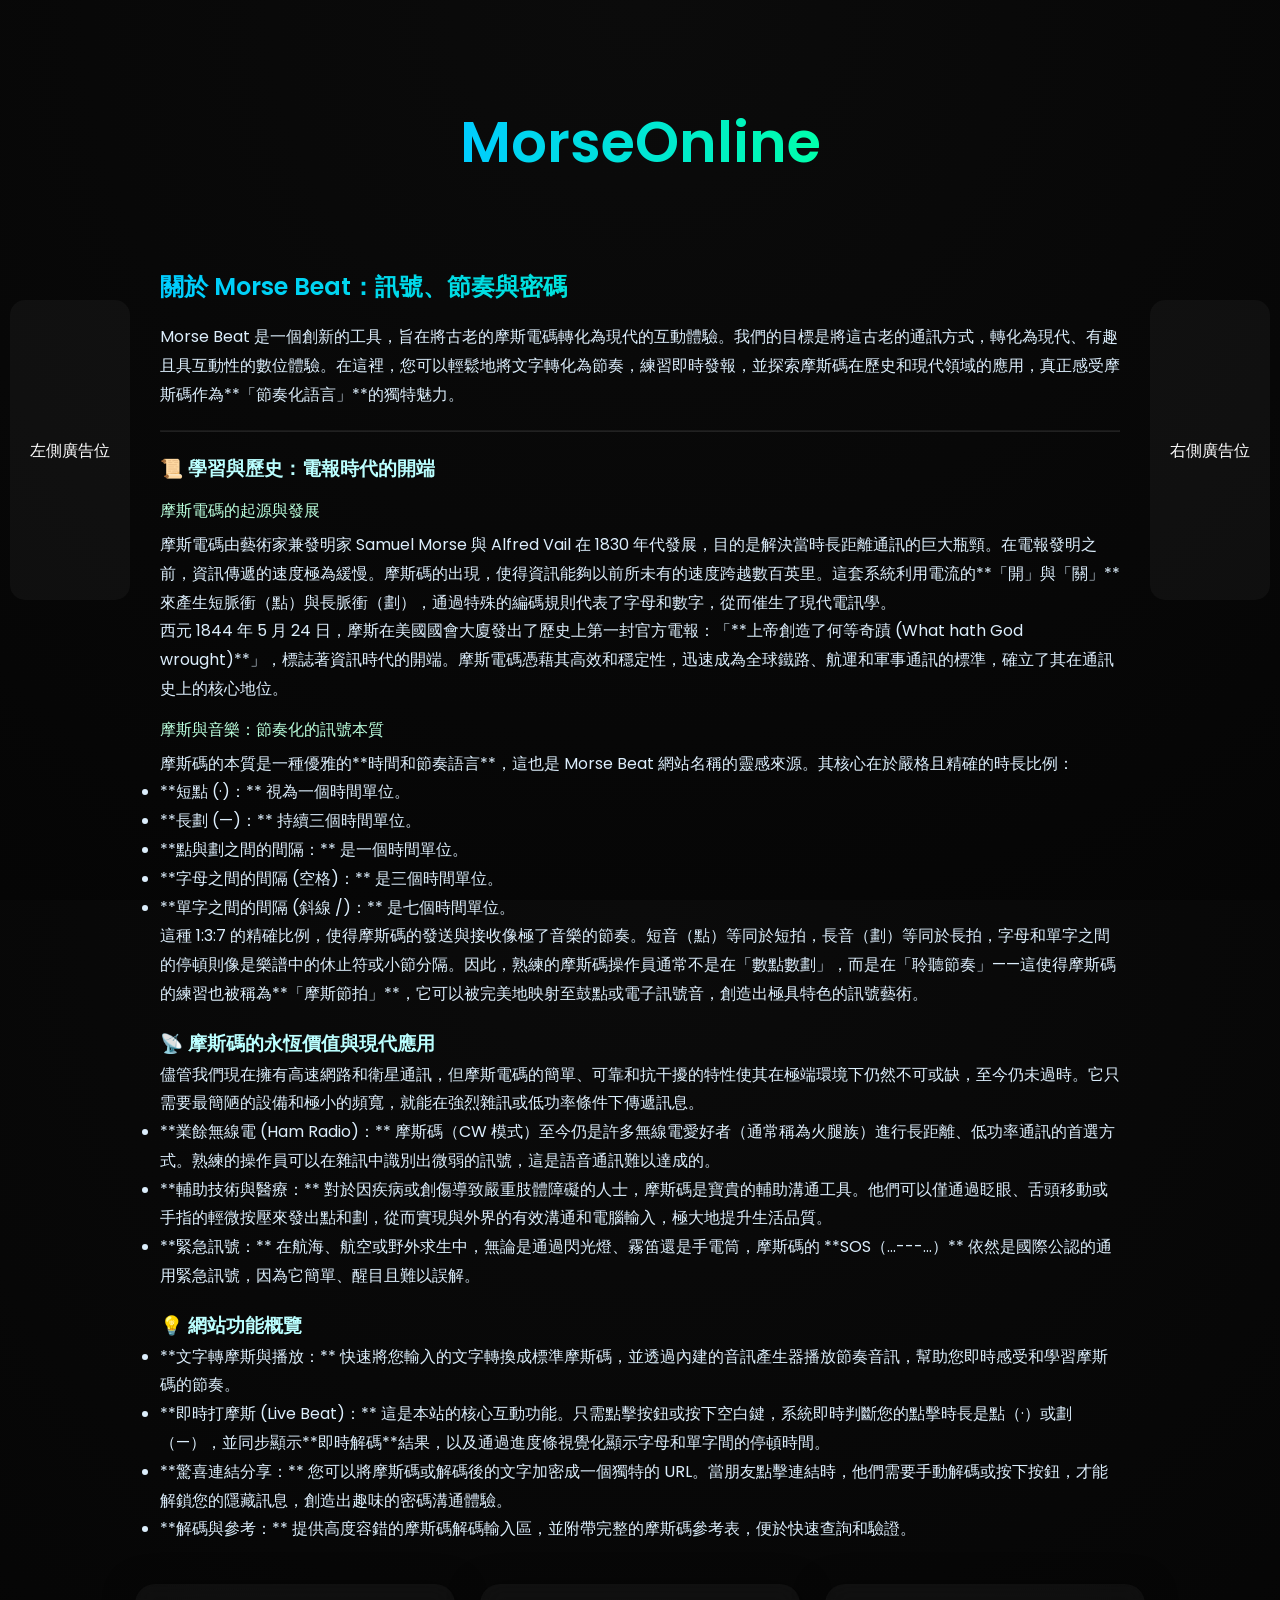
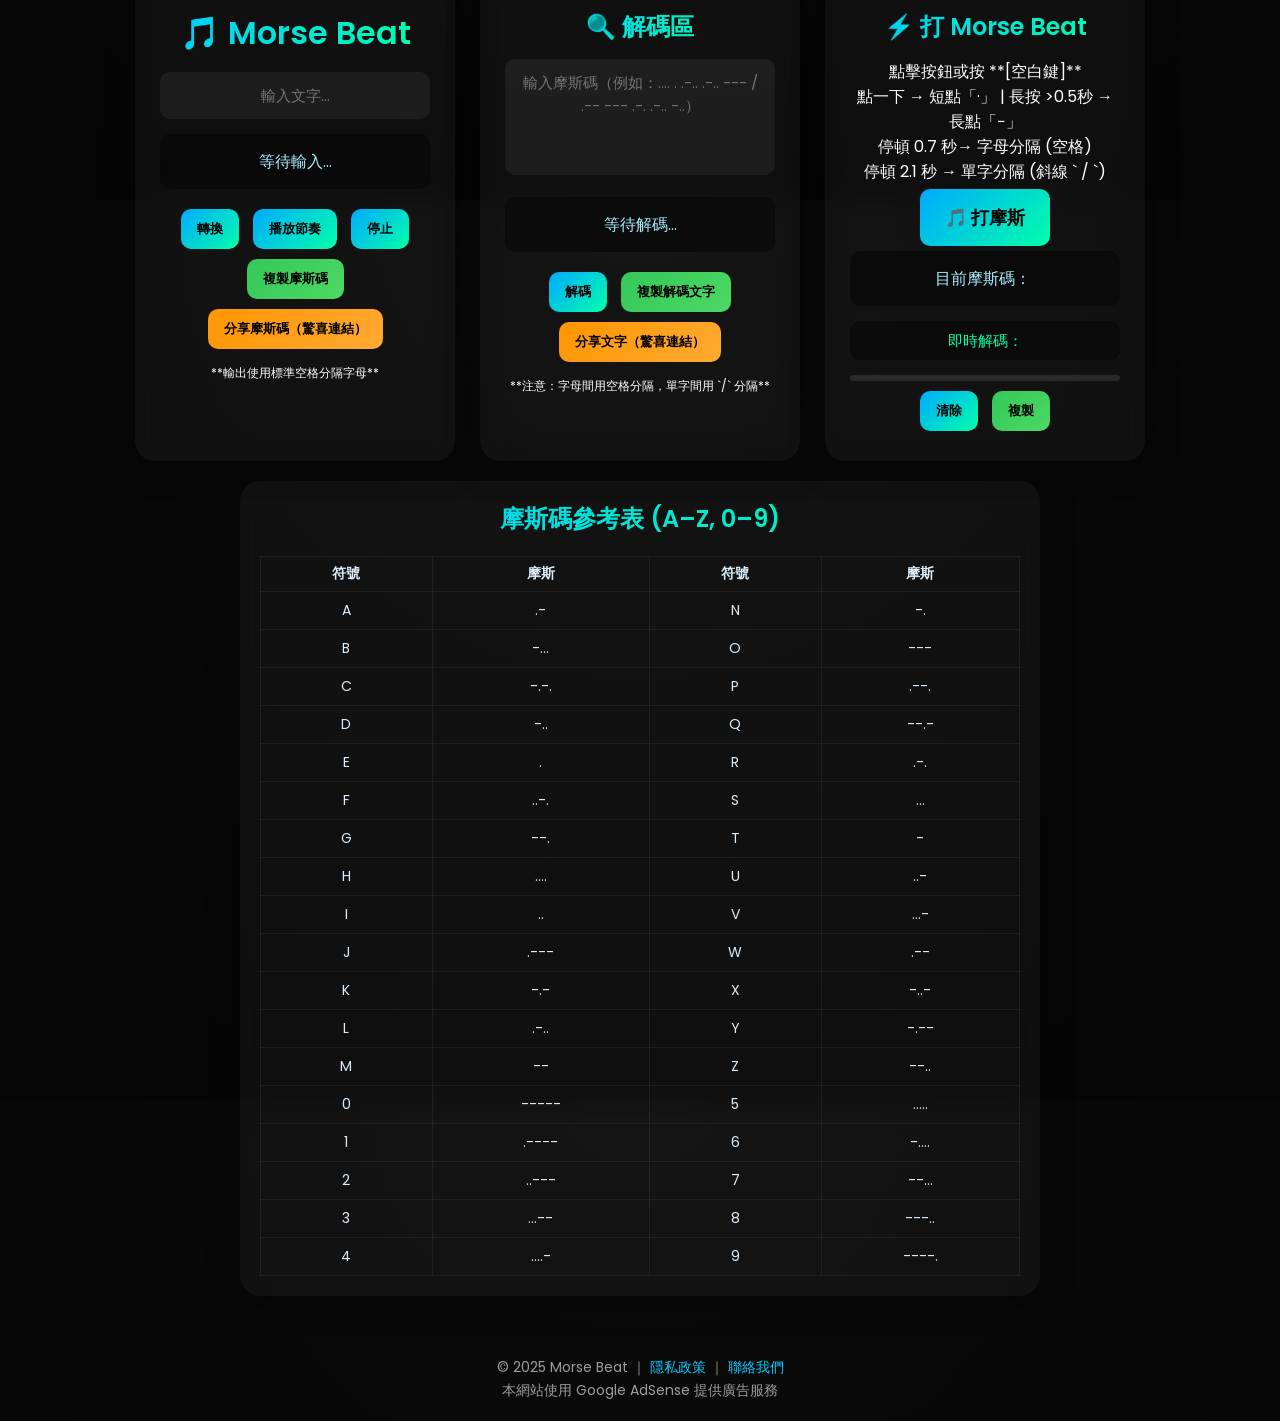
==== commit fad46bb4: "0032" ====
--- a/index .html
+++ b/index .html
@@ -4,7 +4,7 @@
 <meta charset="utf-8">
 <meta name="viewport" content="width=device-width, initial-scale=1">
 <meta name="description" content="Morse Beat：結合摩斯碼與音樂節奏的創意工具。輸入文字即可轉換成摩斯節拍，並可分享為驚喜連結（需按解碼才能顯示內容）。">
-<meta name="keywords" content="摩斯碼,Morse code,摩斯節奏,密碼工具,線上摩斯碼轉換器,訊號音樂">
+<meta name="keywords" content="摩斯碼,Morse code,摩斯節奏,密碼工具,線上摩斯碼轉換器,訊號音樂,業餘無線電,輔助溝通">
 <title>Morse Beat</title>
 
 <script async src="https://pagead2.googlesyndication.com/pagead/js/adsbygoogle.js?client=ca-pub-6741848109234929" crossorigin="anonymous"></script>
@@ -14,6 +14,14 @@
 *{box-sizing:border-box;font-family:"Poppins",sans-serif;margin:0;padding:0}
 html,body{height:100%}
 body{background:radial-gradient(circle at top,#0b0b0b,#050505);color:#fff;min-height:100vh;display:flex;flex-direction:column;align-items:center;padding-top:80px;overflow-x:hidden}
+.site-title {
+    font-size: 3.5em; /* 更大的字體 */
+    margin-bottom: 30px; /* 與下方內容的間距 */
+    text-align: center;
+    padding-top: 20px; /* 距離頂部的空間 */
+    z-index: 3; /* 確保在最上層 */
+    position: relative; /* 確保 z-index 生效 */
+}
 
 /* 廣告 */
 .ad-top,.ad-bottom{width:100%;text-align:center;margin:10px 0}
@@ -81,6 +89,7 @@
 /* 內容區 */
 .content{max-width:1000px;padding:20px;margin-top:10px;color:#dceefc;line-height:1.8;z-index:2}
 .content h3{color:#bff; margin-top:18px}
+.content h4{color:#bfd; margin-top:12px; margin-bottom: 5px; font-weight: 500;} /* 新增 H4 樣式 */
 .morse-table{width:100%;border-collapse:collapse;margin-top:12px}
 .morse-table td,.morse-table th{border:1px solid rgba(255,255,255,0.06);padding:8px;text-align:center;font-size:14px;color:#dceefc}
 
@@ -118,78 +127,103 @@
 
 /* 手機版單欄 */
 @media(max-width:767px){
-  .ad-left,.ad-right{display:none}
-  .card{width:90%}
+    .ad-left,.ad-right{display:none}
+    .card{width:90%}
 }
 </style>
 </head>
 <body>
 
+<h1 class="site-title">MorseOnline</h1>
+
 <div class="ad-top">
-  <ins class="adsbygoogle"
-       style="display:block"
-       data-ad-client="ca-pub-6741848109234929"
-       data-ad-slot="1111111111"
-       data-ad-format="auto"
-       data-full-width-responsive="true"></ins>
-  <script>(adsbygoogle = window.adsbygoogle || []).push({});</script>
+    <ins class="adsbygoogle"
+        style="display:block"
+        data-ad-client="ca-pub-6741848109234929"
+        data-ad-slot="1111111111"
+        data-ad-format="auto"
+        data-full-width-responsive="true"></ins>
+    <script>(adsbygoogle = window.adsbygoogle || []).push({});</script>
 </div>
 
 <div class="ad-left">左側廣告位</div>
 <div class="ad-right">右側廣告位</div>
 
 <div class="content">
-  <h2>關於 Morse Beat</h2>
-  <p>Morse Beat 是結合摩斯碼與音樂節奏的創意工具。可將文字轉換為摩斯碼節奏,播放音訊,並生成驚喜連結與朋友分享。</p>
-  <h3>摩斯電碼的起源與發展</h3>
-  <p>摩斯電碼由 Samuel Morse 與 Alfred Vail 在 1830 年代發展,用於電報系統。短脈衝與長脈衝分別代表字母或數字,是跨時代的重要通訊方式。</p>
-  <h3>摩斯與音樂：節奏化的訊號</h3>
-  <p>摩斯碼本質為節奏語言：短音（·）等同短拍,長音（−）等同長拍,字母間停頓像小節分隔。可映射至鼓點或合成器,創造音樂節奏的訊號藝術。</p>
-  <h3>網站功能介紹</h3>
-  <ul>
-    <li>文字轉摩斯,播放節奏音訊</li>
-    <li>摩斯碼複製與生成驚喜連結分享</li>
-    <li>即時打摩斯功能（支援鍵盤與即時音效）</li>
-    <li>解碼區,輸入摩斯碼獲得文字結果</li>
-    <li>歷史與學習區,介紹摩斯碼起源與應用</li>
-  </ul>
+    <h2>關於 Morse Beat：訊號、節奏與密碼</h2>
+    <p>Morse Beat 是一個創新的工具，旨在將古老的摩斯電碼轉化為現代的互動體驗。我們的目標是將這古老的通訊方式，轉化為現代、有趣且具互動性的數位體驗。在這裡，您可以輕鬆地將文字轉化為節奏，練習即時發報，並探索摩斯碼在歷史和現代領域的應用，真正感受摩斯碼作為**「節奏化語言」**的獨特魅力。</p>
+    
+    <hr style="border-color: rgba(255, 255, 255, 0.1); margin: 20px 0;">
+    
+    <h3>📜 學習與歷史：電報時代的開端</h3>
+    
+    <h4>摩斯電碼的起源與發展</h4>
+    <p>摩斯電碼由藝術家兼發明家 Samuel Morse 與 Alfred Vail 在 1830 年代發展，目的是解決當時長距離通訊的巨大瓶頸。在電報發明之前，資訊傳遞的速度極為緩慢。摩斯碼的出現，使得資訊能夠以前所未有的速度跨越數百英里。這套系統利用電流的**「開」與「關」**來產生短脈衝（點）與長脈衝（劃），通過特殊的編碼規則代表了字母和數字，從而催生了現代電訊學。</p>
+    <p>西元 1844 年 5 月 24 日，摩斯在美國國會大廈發出了歷史上第一封官方電報：「**上帝創造了何等奇蹟 (What hath God wrought)**」，標誌著資訊時代的開端。摩斯電碼憑藉其高效和穩定性，迅速成為全球鐵路、航運和軍事通訊的標準，確立了其在通訊史上的核心地位。</p>
+    
+    <h4>摩斯與音樂：節奏化的訊號本質</h4>
+    <p>摩斯碼的本質是一種優雅的**時間和節奏語言**，這也是 Morse Beat 網站名稱的靈感來源。其核心在於嚴格且精確的時長比例：</p>
+    <ul>
+        <li>**短點 (·)：** 視為一個時間單位。</li>
+        <li>**長劃 (—)：** 持續三個時間單位。</li>
+        <li>**點與劃之間的間隔：** 是一個時間單位。</li>
+        <li>**字母之間的間隔 (空格)：** 是三個時間單位。</li>
+        <li>**單字之間的間隔 (斜線 /)：** 是七個時間單位。</li>
+    </ul>
+    <p>這種 1:3:7 的精確比例，使得摩斯碼的發送與接收像極了音樂的節奏。短音（點）等同於短拍，長音（劃）等同於長拍，字母和單字之間的停頓則像是樂譜中的休止符或小節分隔。因此，熟練的摩斯碼操作員通常不是在「數點數劃」，而是在「聆聽節奏」——這使得摩斯碼的練習也被稱為**「摩斯節拍」**，它可以被完美地映射至鼓點或電子訊號音，創造出極具特色的訊號藝術。</p>
+
+    <h3>📡 摩斯碼的永恆價值與現代應用</h3>
+    <p>儘管我們現在擁有高速網路和衛星通訊，但摩斯電碼的簡單、可靠和抗干擾的特性使其在極端環境下仍然不可或缺，至今仍未過時。它只需要最簡陋的設備和極小的頻寬，就能在強烈雜訊或低功率條件下傳遞訊息。</p>
+    <ul>
+        <li>**業餘無線電 (Ham Radio)：** 摩斯碼（CW 模式）至今仍是許多無線電愛好者（通常稱為火腿族）進行長距離、低功率通訊的首選方式。熟練的操作員可以在雜訊中識別出微弱的訊號，這是語音通訊難以達成的。</li>
+        <li>**輔助技術與醫療：** 對於因疾病或創傷導致嚴重肢體障礙的人士，摩斯碼是寶貴的輔助溝通工具。他們可以僅通過眨眼、舌頭移動或手指的輕微按壓來發出點和劃，從而實現與外界的有效溝通和電腦輸入，極大地提升生活品質。</li>
+        <li>**緊急訊號：** 在航海、航空或野外求生中，無論是通過閃光燈、霧笛還是手電筒，摩斯碼的 **SOS（...---...）** 依然是國際公認的通用緊急訊號，因為它簡單、醒目且難以誤解。</li>
+    </ul>
+
+    <h3>💡 網站功能概覽</h3>
+    <ul>
+        <li>**文字轉摩斯與播放：** 快速將您輸入的文字轉換成標準摩斯碼，並透過內建的音訊產生器播放節奏音訊，幫助您即時感受和學習摩斯碼的節奏。</li>
+        <li>**即時打摩斯 (Live Beat)：** 這是本站的核心互動功能。只需點擊按鈕或按下空白鍵，系統即時判斷您的點擊時長是點（·）或劃（—），並同步顯示**即時解碼**結果，以及通過進度條視覺化顯示字母和單字間的停頓時間。</li>
+        <li>**驚喜連結分享：** 您可以將摩斯碼或解碼後的文字加密成一個獨特的 URL。當朋友點擊連結時，他們需要手動解碼或按下按鈕，才能解鎖您的隱藏訊息，創造出趣味的密碼溝通體驗。</li>
+        <li>**解碼與參考：** 提供高度容錯的摩斯碼解碼輸入區，並附帶完整的摩斯碼參考表，便於快速查詢和驗證。</li>
+    </ul>
 </div>
 
 <div class="container">
-    <div class="card">
-    <h1>🎵 Morse Beat</h1>
-    <input type="text" id="textInput" placeholder="輸入文字..." />
-    <div class="output" id="morseOutput">等待輸入...</div>
-    <div>
-      <button id="convertBtn">轉換</button>
-      <button id="playBtn">播放節奏</button>
-      <button id="stopBtn">停止</button>
-      <button class="copy-btn" onclick="copyText('morseOutput')">複製摩斯碼</button>
-      <button class="share-btn" onclick="shareUrl('morseOutput')">分享摩斯碼（驚喜連結）</button>
-    </div>
-    <p style="font-size:12px;margin-top:10px;">**輸出使用標準空格分隔字母**</p>
-  </div>
-
-    <div class="card">
-    <h2>🔍 解碼區</h2>
-    <textarea id="decodeInput" rows="4" placeholder="輸入摩斯碼（例如：.... . .-.. .-.. --- / .-- --- .-. .-.. -..）"></textarea>
-    <div class="output" id="decodeOutput">等待解碼...</div>
-    <div>
-      <button id="decodeBtn">解碼</button>
-      <button class="copy-btn" onclick="copyText('decodeOutput')">複製解碼文字</button>
-      <button class="share-btn" onclick="shareUrl('decodeOutput', true)">分享文字（驚喜連結）</button>
-      <p style="font-size:12px;margin-top:10px;">**注意：字母間用空格分隔，單字間用 `/` 分隔**</p>
-    </div>
-  </div>
-
-    <div class="card">
-    <h2>⚡ 打 Morse Beat</h2>
+    <div class="card">
+    <h1>🎵 Morse Beat</h1>
+    <input type="text" id="textInput" placeholder="輸入文字..." />
+    <div class="output" id="morseOutput">等待輸入...</div>
+    <div>
+        <button id="convertBtn">轉換</button>
+        <button id="playBtn">播放節奏</button>
+        <button id="stopBtn">停止</button>
+        <button class="copy-btn" onclick="copyText('morseOutput')">複製摩斯碼</button>
+        <button class="share-btn" onclick="shareUrl('morseOutput')">分享摩斯碼（驚喜連結）</button>
+    </div>
+    <p style="font-size:12px;margin-top:10px;">**輸出使用標準空格分隔字母**</p>
+    </div>
+
+    <div class="card">
+    <h2>🔍 解碼區</h2>
+    <textarea id="decodeInput" rows="4" placeholder="輸入摩斯碼（例如：.... . .-.. .-.. --- / .-- --- .-. .-.. -..）"></textarea>
+    <div class="output" id="decodeOutput">等待解碼...</div>
+    <div>
+        <button id="decodeBtn">解碼</button>
+        <button class="copy-btn" onclick="copyText('decodeOutput')">複製解碼文字</button>
+        <button class="share-btn" onclick="shareUrl('decodeOutput', true)">分享文字（驚喜連結）</button>
+        <p style="font-size:12px;margin-top:10px;">**注意：字母間用空格分隔，單字間用 `/` 分隔**</p>
+    </div>
+    </div>
+
+    <div class="card">
+    <h2>⚡ 打 Morse Beat</h2>
     <p>點擊按鈕或按 **[空白鍵]**</p>
-    <p>點一下 → 短點「·」 | 長按 >0.5秒 → 長點「−」</p>
-    <p>停頓 **0.7 秒** → 字母分隔 (空格)</p>
-    <p>停頓 **2.1 秒** → 單字分隔 (斜線 ` / `)</p>
-    <button id="beatBtn">🎵 打摩斯</button>
-    <div class="output" id="liveMorse">目前摩斯碼： </div>
+    <p>點一下 → 短點「·」 | 長按 >0.5秒 → 長點「−」</p>
+    <p>停頓 0.7 秒→ 字母分隔 (空格)</p>
+    <p>停頓 2.1 秒 → 單字分隔 (斜線 ` / `)</p>
+    <button id="beatBtn">🎵 打摩斯</button>
+    <div class="output" id="liveMorse">目前摩斯碼： </div>
     
     <div class="output" id="liveDecode" style="min-height: 25px; color: #00ffaa; font-size: 15px; padding: 8px;">即時解碼：</div> 
 
@@ -197,47 +231,47 @@
         <div id="timerProgressBar"></div>
     </div>
 
-    <button onclick="clearLiveMorse()">清除</button>
+    <button onclick="clearLiveMorse()">清除</button>
     <button class="copy-btn" onclick="copyLiveMorse()">複製</button>
-  </div>
+    </div>
 </div>
 
 <div class="card" id="morse-table-card">
-  <h2>摩斯碼參考表 (A–Z, 0–9)</h2>
-  <table class="morse-table">
-    <thead><tr><th>符號</th><th>摩斯</th><th>符號</th><th>摩斯</th></tr></thead>
-    <tbody>
-      <tr><td>A</td><td>.-</td><td>N</td><td>-.</td></tr>
-      <tr><td>B</td><td>-...</td><td>O</td><td>---</td></tr>
-      <tr><td>C</td><td>-.-.</td><td>P</td><td>.--.</td></tr>
-      <tr><td>D</td><td>-..</td><td>Q</td><td>--.-</td></tr>
-      <tr><td>E</td><td>.</td><td>R</td><td>.-.</td></tr>
-      <tr><td>F</td><td>..-.</td><td>S</td><td>...</td></tr>
-      <tr><td>G</td><td>--.</td><td>T</td><td>-</td></tr>
-      <tr><td>H</td><td>....</td><td>U</td><td>..-</td></tr>
-      <tr><td>I</td><td>..</td><td>V</td><td>...-</td></tr>
-      <tr><td>J</td><td>.---</td><td>W</td><td>.--</td></tr>
-      <tr><td>K</td><td>-.-</td><td>X</td><td>-..-</td></tr>
-      <tr><td>L</td><td>.-..</td><td>Y</td><td>-.--</td></tr>
-      <tr><td>M</td><td>--</td><td>Z</td><td>--..</td></tr>
-      <tr><td>0</td><td>-----</td><td>5</td><td>.....</td></tr>
-      <tr><td>1</td><td>.----</td><td>6</td><td>-....</td></tr>
-      <tr><td>2</td><td>..---</td><td>7</td><td>--...</td></tr>
-      <tr><td>3</td><td>...--</td><td>8</td><td>---..</td></tr>
-      <tr><td>4</td><td>....-</td><td>9</td><td>----.</td></tr>
-    </tbody>
-  </table>
+    <h2>摩斯碼參考表 (A–Z, 0–9)</h2>
+    <table class="morse-table">
+    <thead><tr><th>符號</th><th>摩斯</th><th>符號</th><th>摩斯</th></tr></thead>
+    <tbody>
+        <tr><td>A</td><td>.-</td><td>N</td><td>-.</td></tr>
+        <tr><td>B</td><td>-...</td><td>O</td><td>---</td></tr>
+        <tr><td>C</td><td>-.-.</td><td>P</td><td>.--.</td></tr>
+        <tr><td>D</td><td>-..</td><td>Q</td><td>--.-</td></tr>
+        <tr><td>E</td><td>.</td><td>R</td><td>.-.</td></tr>
+        <tr><td>F</td><td>..-.</td><td>S</td><td>...</td></tr>
+        <tr><td>G</td><td>--.</td><td>T</td><td>-</td></tr>
+        <tr><td>H</td><td>....</td><td>U</td><td>..-</td></tr>
+        <tr><td>I</td><td>..</td><td>V</td><td>...-</td></tr>
+        <tr><td>J</td><td>.---</td><td>W</td><td>.--</td></tr>
+        <tr><td>K</td><td>-.-</td><td>X</td><td>-..-</td></tr>
+        <tr><td>L</td><td>.-..</td><td>Y</td><td>-.--</td></tr>
+        <tr><td>M</td><td>--</td><td>Z</td><td>--..</td></tr>
+        <tr><td>0</td><td>-----</td><td>5</td><td>.....</td></tr>
+        <tr><td>1</td><td>.----</td><td>6</td><td>-....</td></tr>
+        <tr><td>2</td><td>..---</td><td>7</td><td>--...</td></tr>
+        <tr><td>3</td><td>...--</td><td>8</td><td>---..</td></tr>
+        <tr><td>4</td><td>....-</td><td>9</td><td>----.</td></tr>
+    </tbody>
+    </table>
 </div>
 
 
 <div class="ad-bottom">
-  <ins class="adsbygoogle"
-       style="display:block"
-       data-ad-client="ca-pub-6741848109234929"
-       data-ad-slot="2222222222"
-       data-ad-format="auto"
-       data-full-width-responsive="true"></ins>
-  <script>(adsbygoogle = window.adsbygoogle || []).push({});</script>
+    <ins class="adsbygoogle"
+        style="display:block"
+        data-ad-client="ca-pub-6741848109234929"
+        data-ad-slot="2222222222"
+        data-ad-format="auto"
+        data-full-width-responsive="true"></ins>
+    <script>(adsbygoogle = window.adsbygoogle || []).push({});</script>
 </div>
 
 <footer>© 2025 Morse Beat ｜ <a href="/privacy">隱私政策</a> ｜ <a href="/contact">聯絡我們</a><br>本網站使用 Google AdSense 提供廣告服務</footer>
@@ -260,9 +294,9 @@
 const decodeOutput=document.getElementById("decodeOutput");
 const decodeBtn=document.getElementById("decodeBtn");
 const liveMorse=document.getElementById("liveMorse");
-const liveDecode = document.getElementById("liveDecode"); // NEW
+const liveDecode = document.getElementById("liveDecode"); 
 const beatBtn=document.getElementById("beatBtn");
-const timerProgressBar = document.getElementById("timerProgressBar"); // NEW
+const timerProgressBar = document.getElementById("timerProgressBar"); 
 
 // 音訊上下文
 let audioCtx;
@@ -277,8 +311,8 @@
 let playing=false;
 
 // 摩斯按鈕輸入常數與計時器 (維持優化後的時間)
-const LIVE_SEPARATOR_TIMEOUT = 700; // 0.7秒: 字母間隔 (space)
-const WORD_SEPARATOR_TIMEOUT = 2100; // 2.1秒: 單詞間隔 (slash)
+const LIVE_SEPARATOR_TIMEOUT = 1000; // 0.7秒: 字母間隔 (space)
+const WORD_SEPARATOR_TIMEOUT = 2200; // 2.1秒: 單詞間隔 (slash)
 let letterSeparatorTimer; 
 let wordSeparatorTimer;   
 
@@ -425,7 +459,7 @@
     showToast("✅ 已複製！");
 }
 
-function realtimeDecode() { // NEW
+function realtimeDecode() { 
     const decoded = morseToText(liveStr.trim());
     liveDecode.textContent = "即時解碼：" + (decoded || "...");
 }
